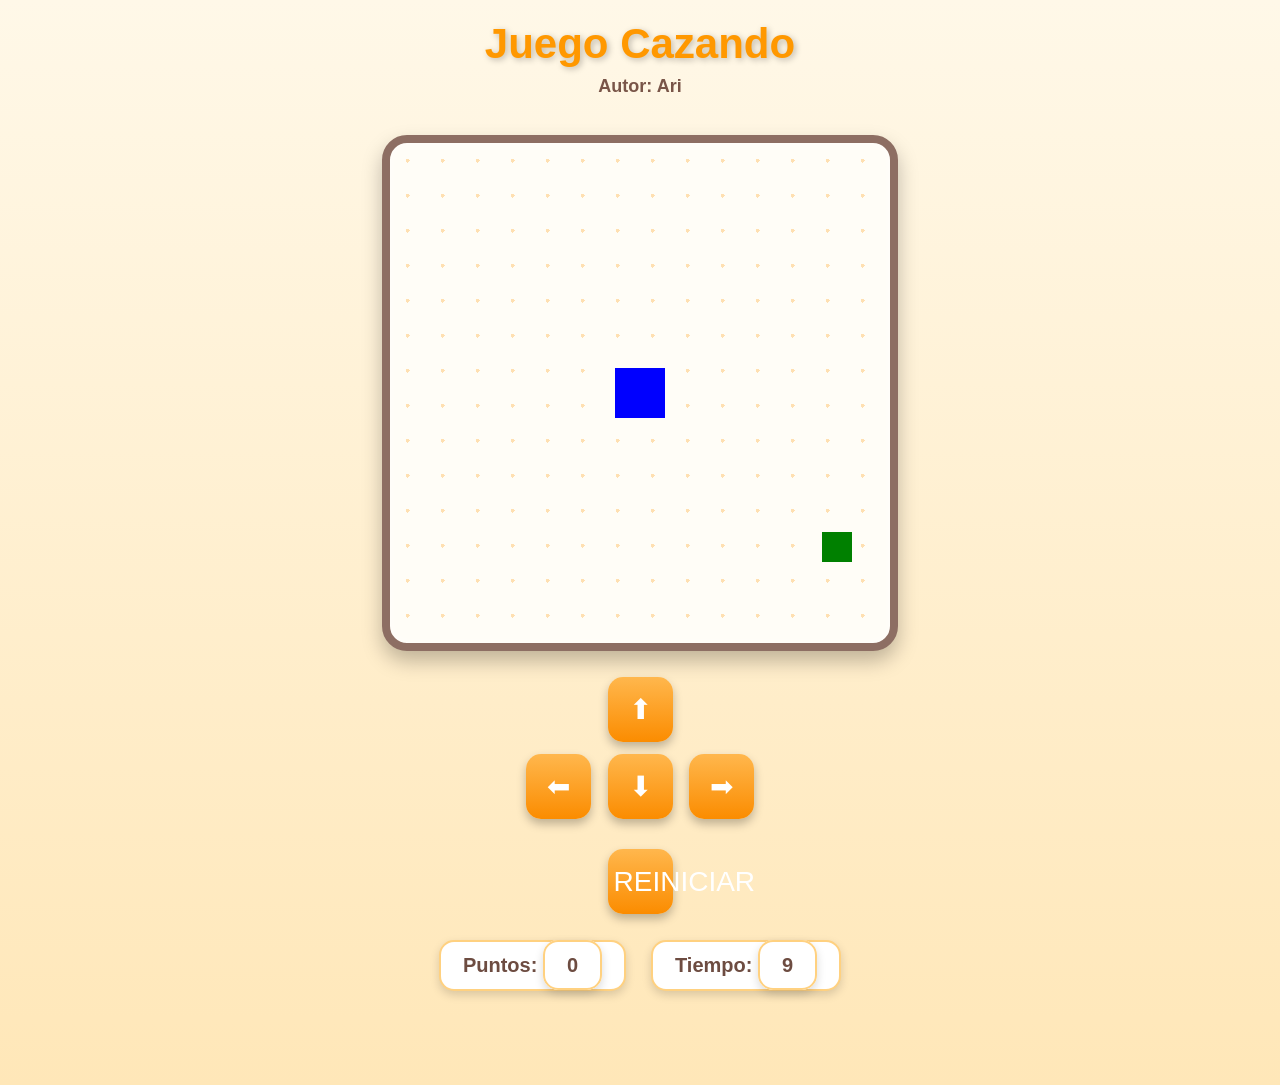
==== index.html @ cf101cde "cambios" ====
<!DOCTYPE html>
<html>
<head>
  <title>Juego Cazando</title>
  <link rel="stylesheet" href="cazando.css">
</head>
<body onload="iniciarJuego()">

<div class="encabezado">


    <div>

        <h1>Juego Cazando</h1>

        <p class="autor">
            Autor: Ari
        </p>

    </div>

</div>

<canvas id="areaJuego" width="500" height="500"></canvas>

<div class="controles">
    <button onclick="moverArriba()">⬆</button>
    <br>
    <button onclick="moverIzquierda()">⬅</button>
    <button onclick="moverAbajo()">⬇</button>
    <button onclick="moverDerecha()">➡</button>
    <br><br>
<button onclick="reiniciarJuego()">REINICIAR</button>
  </div>


  <div class="panel">
    <span>Puntos: <span id="puntos">0</span></span>
    <span>Tiempo: <span id="tiempo">10</span></span>
  </div>

  <p id="mensaje"></p>

<script src="cazando.js"></script>
</body>
</html>
---- cazando.css ----
body{
    text-align:center;
    font-family:'Segoe UI', Arial, sans-serif;
    background:linear-gradient(180deg,#fff8e8,#ffe7b8);
    margin:0;
    padding:20px;
}

h1{
    margin:0;
}

.panel{
    display:flex;
    justify-content:center;
    gap:25px;
    margin:20px 0;
}

.panel span{
    background:#ffffff;
    padding:12px 22px;
    border-radius:15px;
    border:2px solid #ffd180;
    font-size:20px;
    font-weight:bold;
    color:#6d4c41;
    box-shadow:0 4px 10px rgba(0,0,0,.15);
}

canvas{
    background:#fffdf7;
    border:8px solid #8d6e63;
    border-radius:25px;
    box-shadow:
        0 10px 20px rgba(0,0,0,.25),
        inset 0 0 10px rgba(255,255,255,.6);

    /* Fondo mientras aún no ponemos la imagen */
    background-image:
        radial-gradient(circle,#ffe0b2 2px,transparent 2px);
    background-size:35px 35px;

    display:block;
    margin:20px auto;
}
.controles{
    margin-top:20px;
}

button{
    width:65px;
    height:65px;
    margin:6px;
    border:none;
    border-radius:15px;
    background:linear-gradient(#ffb74d,#fb8c00);
    color:white;
    font-size:28px;
    cursor:pointer;
    box-shadow:0 5px 10px rgba(0,0,0,.25);
    transition:.2s;
}

button:hover{
    transform:scale(1.08);
    background:linear-gradient(#ffa726,#ef6c00);
}

button:active{
    transform:scale(.95);
}

#mensaje{
    margin-top:20px;
    min-height:30px;
    font-size:24px;
    font-weight:bold;
    color:#d84315;
}

.encabezado{
    display:flex;
    justify-content:center;
    align-items:center;
    gap:30px;
    margin-bottom:20px;
}

.gatoDecoracion{
    width:90px;
    height:90px;
    object-fit:contain;
}

.encabezado h1{
    margin:0;
    font-size:42px;
    color:#ff9800;
    text-shadow:2px 2px 6px rgba(0,0,0,.25);
}

.autor{
    margin-top:8px;
    font-size:18px;
    color:#795548;
    font-weight:bold;
}
/* Botón Reiniciar */

.reiniciar{
    width:180px;
    height:55px;
    margin-top:15px;
    font-size:18px;
    background:linear-gradient(#66bb6a,#43a047);
}

.reiniciar:hover{
    background:linear-gradient(#4caf50,#2e7d32);
}
/* Animaciones */

button,
.panel span,
canvas{
    transition:.3s;
}

canvas:hover{
    transform:scale(1.01);
}
/* Responsive */

@media(max-width:700px){

    .encabezado{
        flex-direction:column;
        gap:10px;
    }

    .gatoDecoracion{
        width:70px;
        height:70px;
    }

    canvas{
        width:95%;
        height:auto;
    }

    .panel{
        flex-direction:column;
        align-items:center;
    }

}
/* Imágenes del juego */

.gatoSprite{
    width:60px;
}

.comidaSprite{
    width:45px;
}
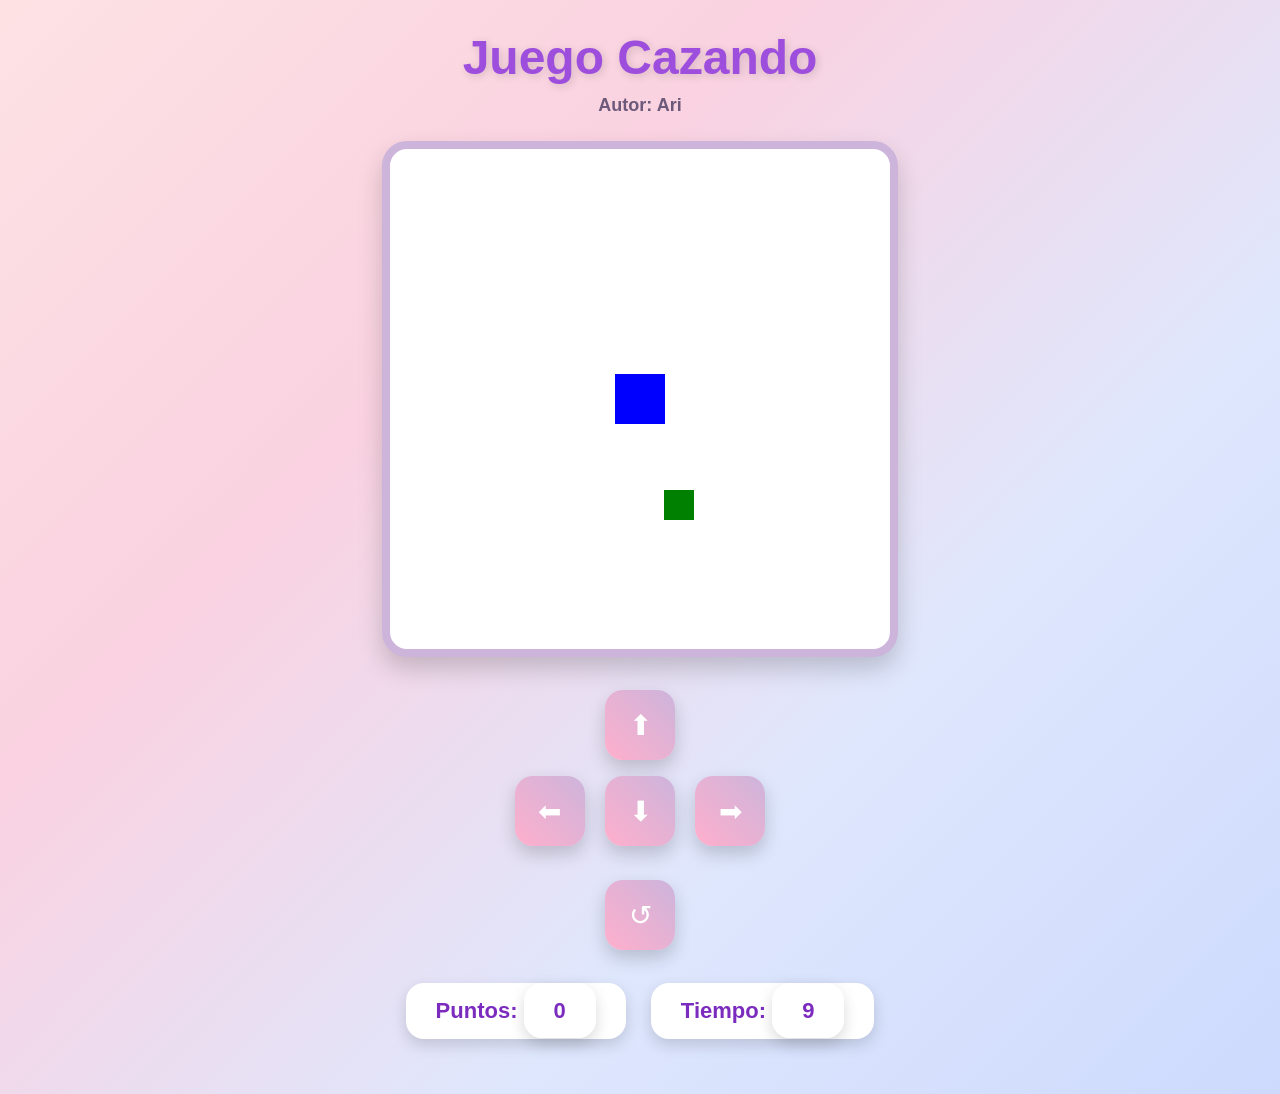
==== commit 9d37de66: "Se mejora la interfaz gráfica del juego Cazando" ====
--- a/index.html
+++ b/index.html
@@ -30,7 +30,7 @@
     <button onclick="moverAbajo()">⬇</button>
     <button onclick="moverDerecha()">➡</button>
     <br><br>
-<button onclick="reiniciarJuego()">REINICIAR</button>
+    <button onclick="reiniciarJuego()">↺</button>
   </div>
 
 
--- a/cazando.css
+++ b/cazando.css
@@ -1,166 +1,170 @@
+*{
+    margin:0;
+    padding:0;
+    box-sizing:border-box;
+}
+
 body{
     text-align:center;
-    font-family:'Segoe UI', Arial, sans-serif;
-    background:linear-gradient(180deg,#fff8e8,#ffe7b8);
-    margin:0;
-    padding:20px;
+    font-family:'Segoe UI',Arial,sans-serif;
+    background:linear-gradient(135deg,#fde2e4,#fad2e1,#dfe7fd,#cddafd);
+    padding:30px;
 }
 
-h1{
-    margin:0;
+.encabezado{
+
+    margin-bottom:25px;
+
+}
+
+.encabezado h1{
+
+    font-size:48px;
+    color:#9d4edd;
+    text-shadow:2px 2px 8px rgba(0,0,0,.15);
+
+}
+
+.autor{
+
+    margin-top:10px;
+    font-size:18px;
+    color:#6d597a;
+    font-weight:bold;
+
+}
+
+canvas{
+
+    display:block;
+    margin:25px auto;
+
+    background:#ffffff;
+
+    border:8px solid #cdb4db;
+
+    border-radius:25px;
+
+    box-shadow:0 12px 25px rgba(0,0,0,.18);
+
 }
 
 .panel{
+
     display:flex;
+
     justify-content:center;
+
     gap:25px;
-    margin:20px 0;
+
+    margin:25px;
+
 }
 
 .panel span{
-    background:#ffffff;
-    padding:12px 22px;
-    border-radius:15px;
-    border:2px solid #ffd180;
-    font-size:20px;
+
+    background:white;
+
+    padding:15px 30px;
+
+    border-radius:18px;
+
+    font-size:22px;
+
     font-weight:bold;
-    color:#6d4c41;
-    box-shadow:0 4px 10px rgba(0,0,0,.15);
+
+    color:#7b2cbf;
+
+    box-shadow:0 6px 15px rgba(0,0,0,.15);
+
 }
 
-canvas{
-    background:#fffdf7;
-    border:8px solid #8d6e63;
-    border-radius:25px;
-    box-shadow:
-        0 10px 20px rgba(0,0,0,.25),
-        inset 0 0 10px rgba(255,255,255,.6);
+.controles{
 
-    /* Fondo mientras aún no ponemos la imagen */
-    background-image:
-        radial-gradient(circle,#ffe0b2 2px,transparent 2px);
-    background-size:35px 35px;
+    margin-top:20px;
 
-    display:block;
-    margin:20px auto;
-}
-.controles{
-    margin-top:20px;
 }
 
 button{
-    width:65px;
-    height:65px;
-    margin:6px;
+
+    width:70px;
+
+    height:70px;
+
+    margin:8px;
+
     border:none;
-    border-radius:15px;
-    background:linear-gradient(#ffb74d,#fb8c00);
+
+    border-radius:18px;
+
+    background:linear-gradient(45deg,#ffafcc,#cdb4db);
+
     color:white;
+
     font-size:28px;
+
     cursor:pointer;
-    box-shadow:0 5px 10px rgba(0,0,0,.25);
-    transition:.2s;
+
+    transition:.3s;
+
+    box-shadow:0 8px 18px rgba(0,0,0,.18);
+
 }
 
 button:hover{
-    transform:scale(1.08);
-    background:linear-gradient(#ffa726,#ef6c00);
+
+    transform:translateY(-4px);
+
+    background:linear-gradient(45deg,#90dbf4,#a9def9);
+
 }
 
 button:active{
+
     transform:scale(.95);
+
+}
+
+.reiniciar{
+
+    width:220px;
+
+    height:60px;
+
+    font-size:18px;
+
 }
 
 #mensaje{
-    margin-top:20px;
-    min-height:30px;
-    font-size:24px;
+
+    margin-top:25px;
+
+    font-size:26px;
+
     font-weight:bold;
-    color:#d84315;
+
+    color:#d63384;
+
 }
-
-.encabezado{
-    display:flex;
-    justify-content:center;
-    align-items:center;
-    gap:30px;
-    margin-bottom:20px;
-}
-
-.gatoDecoracion{
-    width:90px;
-    height:90px;
-    object-fit:contain;
-}
-
-.encabezado h1{
-    margin:0;
-    font-size:42px;
-    color:#ff9800;
-    text-shadow:2px 2px 6px rgba(0,0,0,.25);
-}
-
-.autor{
-    margin-top:8px;
-    font-size:18px;
-    color:#795548;
-    font-weight:bold;
-}
-/* Botón Reiniciar */
-
-.reiniciar{
-    width:180px;
-    height:55px;
-    margin-top:15px;
-    font-size:18px;
-    background:linear-gradient(#66bb6a,#43a047);
-}
-
-.reiniciar:hover{
-    background:linear-gradient(#4caf50,#2e7d32);
-}
-/* Animaciones */
-
-button,
-.panel span,
-canvas{
-    transition:.3s;
-}
-
-canvas:hover{
-    transform:scale(1.01);
-}
-/* Responsive */
 
 @media(max-width:700px){
 
-    .encabezado{
-        flex-direction:column;
-        gap:10px;
-    }
 
-    .gatoDecoracion{
-        width:70px;
-        height:70px;
-    }
 
+    
     canvas{
+
         width:95%;
         height:auto;
+
     }
 
     .panel{
+
         flex-direction:column;
         align-items:center;
+
     }
 
-}
-/* Imágenes del juego */
 
-.gatoSprite{
-    width:60px;
-}
-
-.comidaSprite{
-    width:45px;
 }
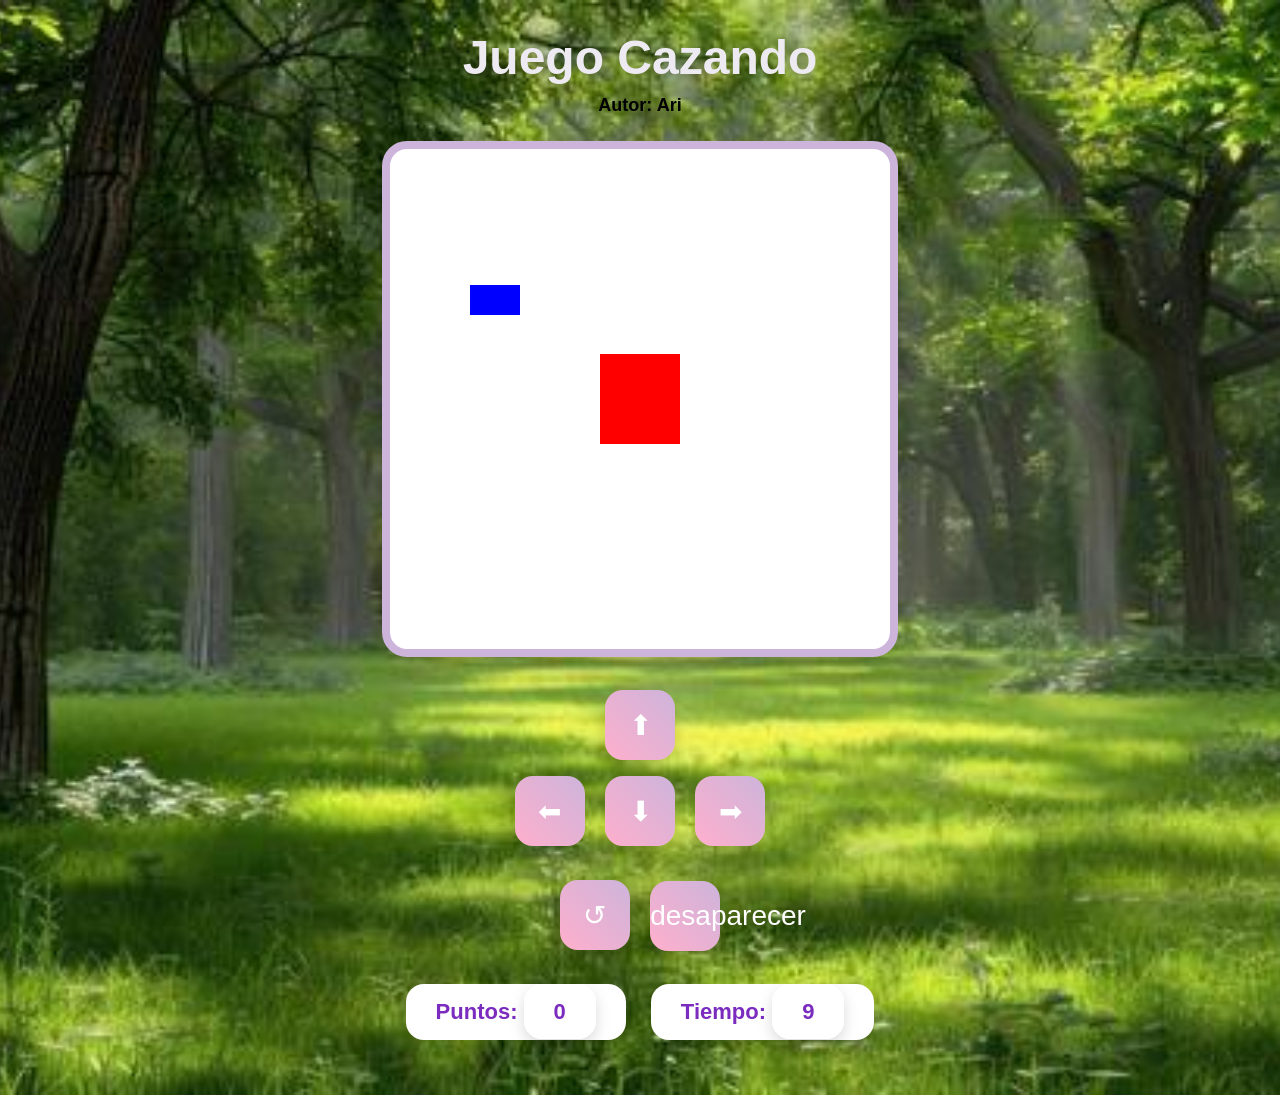
==== commit c5df1496: "cambios, agrego boton desaparecer" ====
--- a/index.html
+++ b/index.html
@@ -31,6 +31,7 @@
     <button onclick="moverDerecha()">➡</button>
     <br><br>
     <button onclick="reiniciarJuego()">↺</button>
+     <button onclick="desaparecerGato()">desaparecer</button>
   </div>
 
 
--- a/cazando.css
+++ b/cazando.css
@@ -5,10 +5,17 @@
 }
 
 body{
+
     text-align:center;
     font-family:'Segoe UI',Arial,sans-serif;
-    background:linear-gradient(135deg,#fde2e4,#fad2e1,#dfe7fd,#cddafd);
+
+    background-image:url("imagenes/fondo.jpeg");
+    background-size:cover;
+    background-position:center;
+    background-repeat:no-repeat;
+
     padding:30px;
+
 }
 
 .encabezado{
@@ -20,7 +27,7 @@
 .encabezado h1{
 
     font-size:48px;
-    color:#9d4edd;
+    color:#eeeaf1;
     text-shadow:2px 2px 8px rgba(0,0,0,.15);
 
 }
@@ -29,7 +36,7 @@
 
     margin-top:10px;
     font-size:18px;
-    color:#6d597a;
+    color:#000000;
     font-weight:bold;
 
 }
@@ -151,7 +158,7 @@
 
 
 
-    
+
     canvas{
 
         width:95%;
